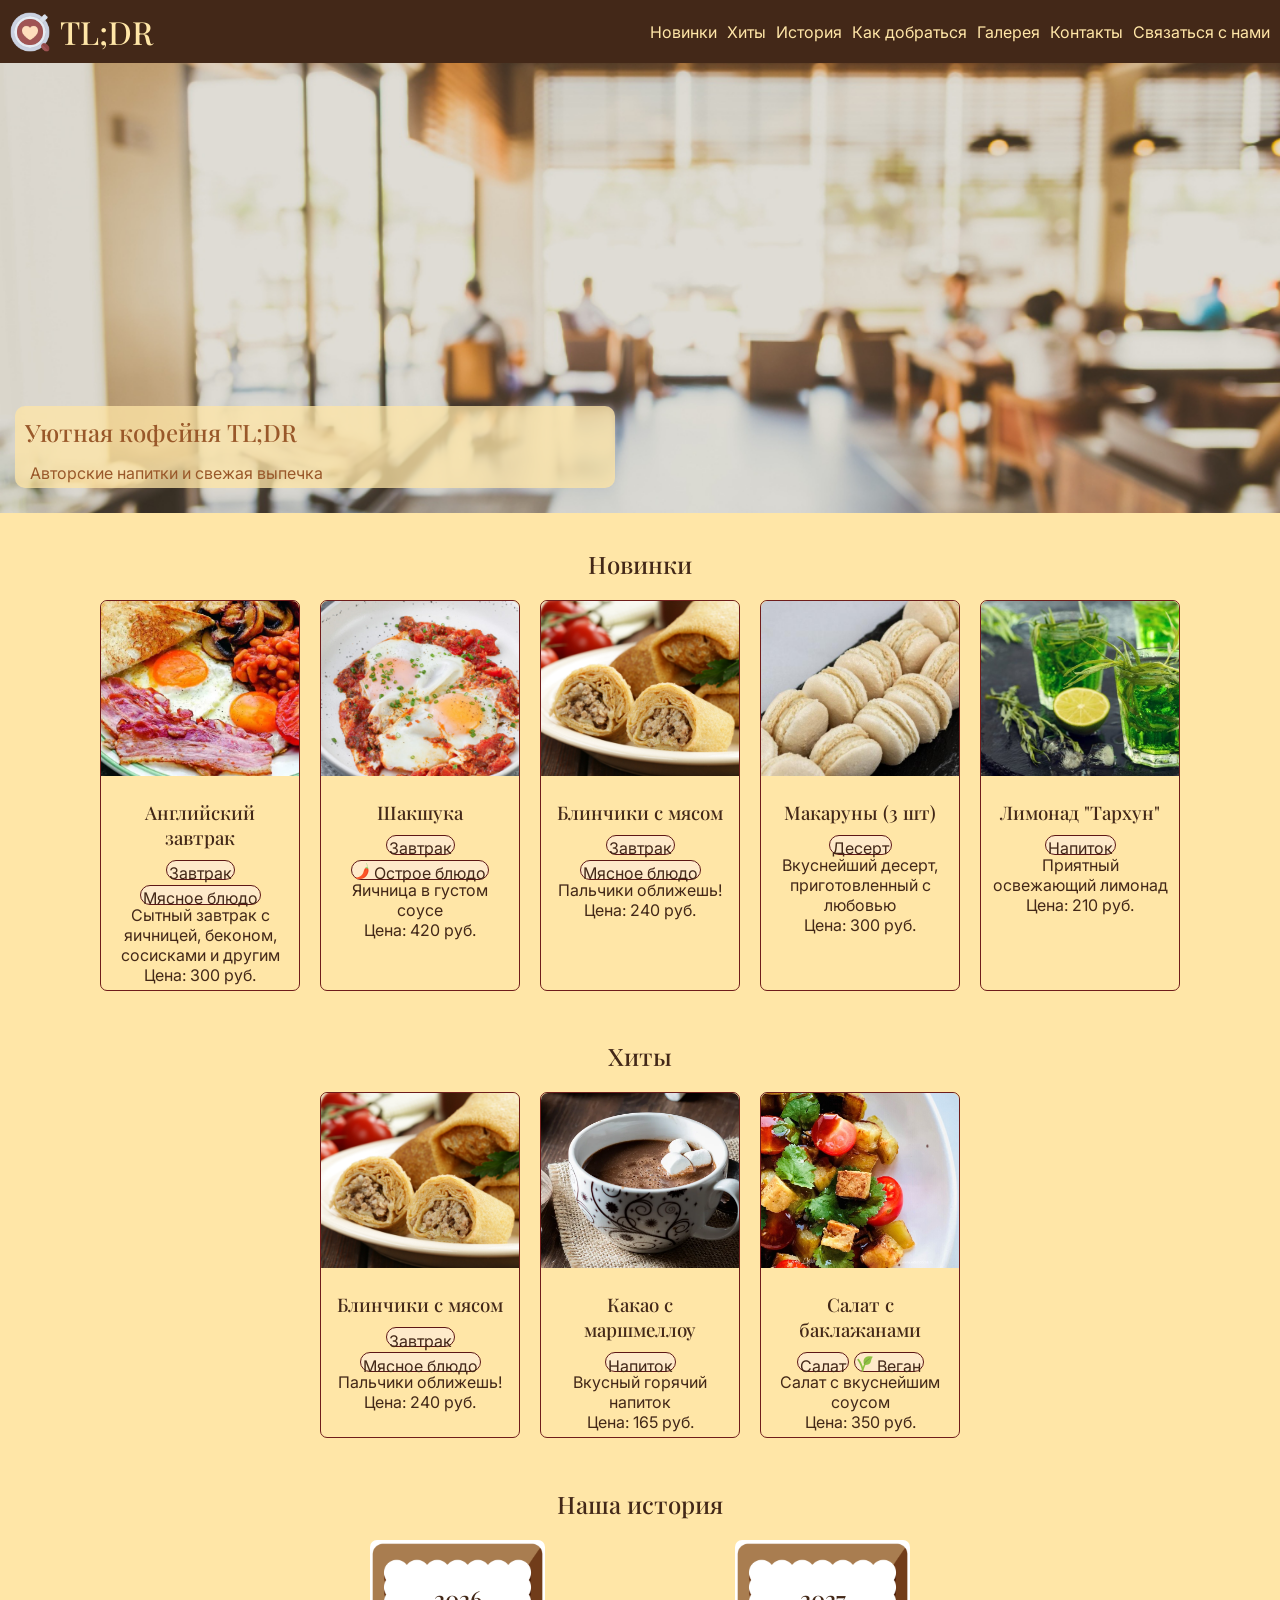
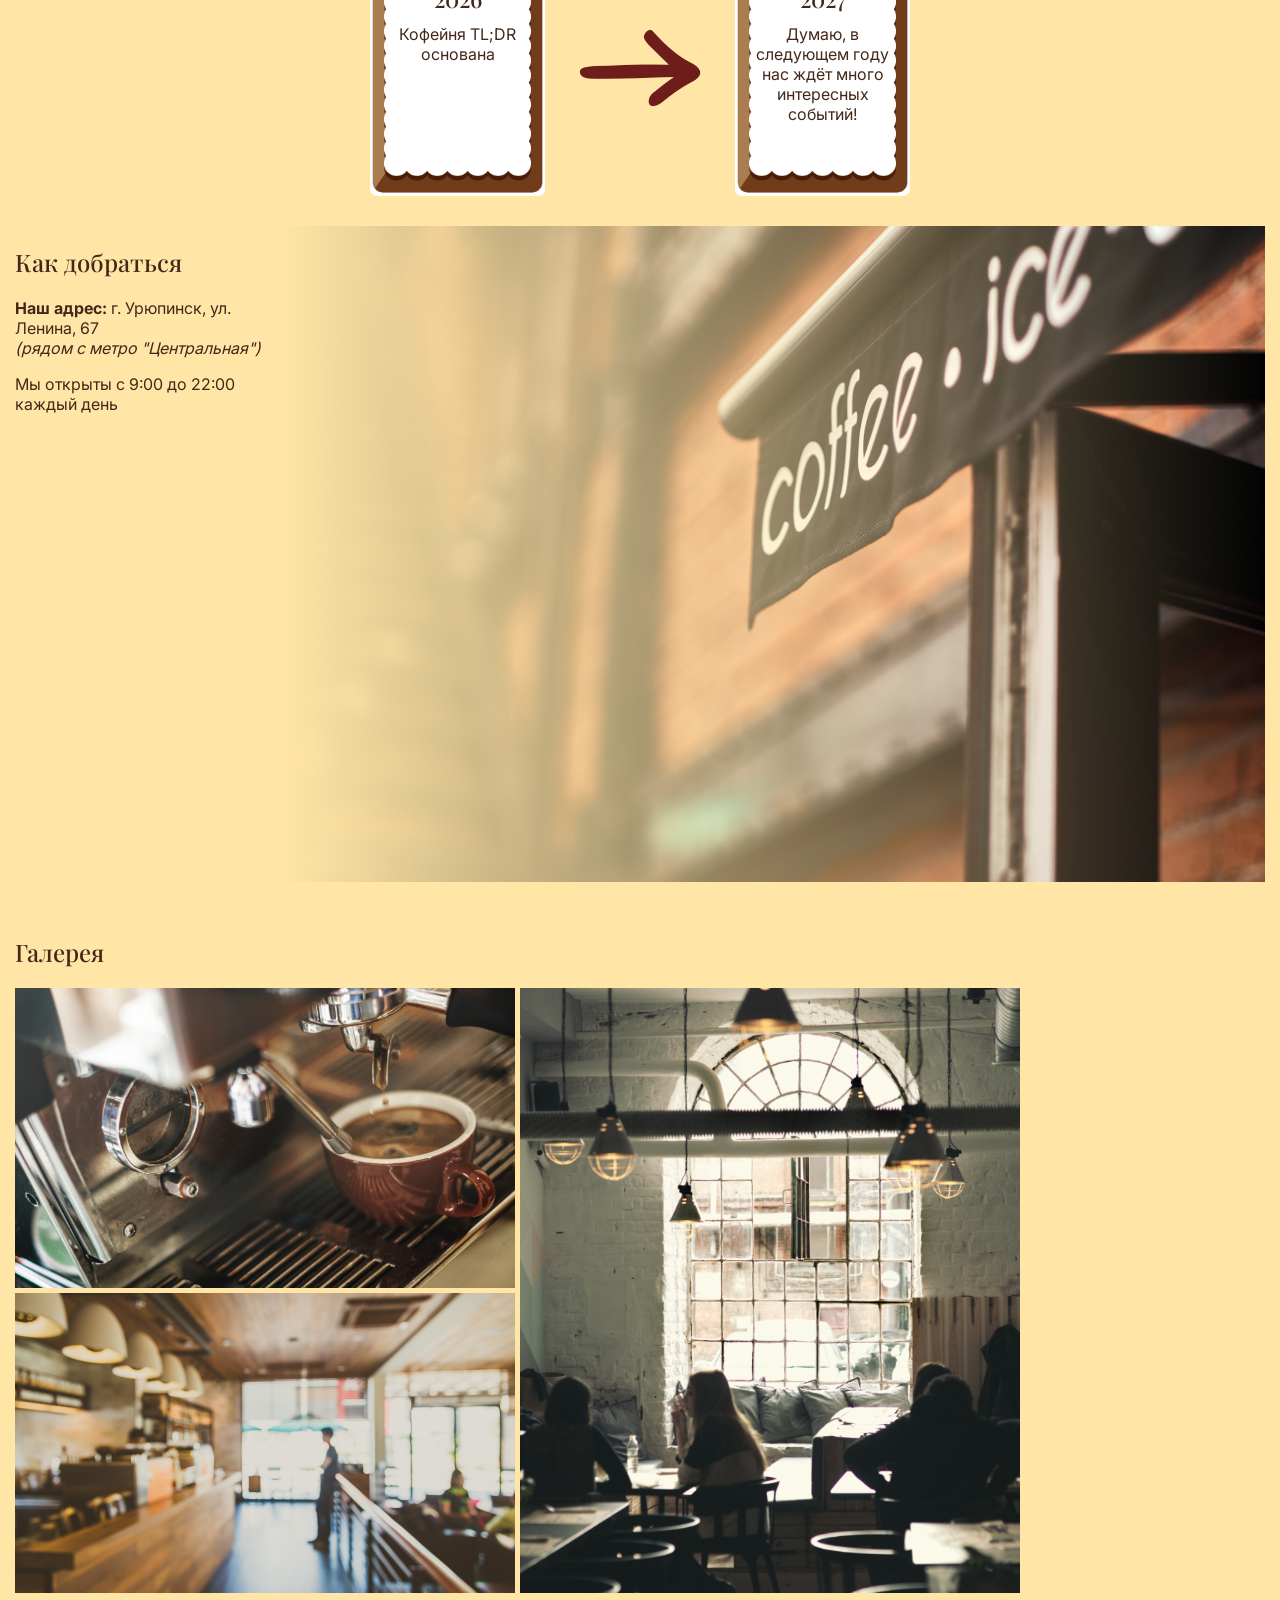
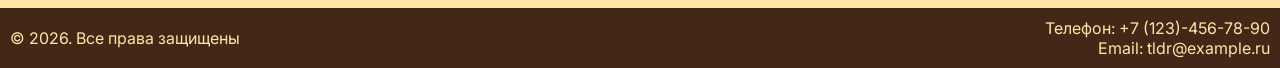
==== index.html @ 888164cd "Initial commit" ====
<!DOCTYPE html>
<html lang="ru">

<head>
    <meta charset="UTF-8">
    <meta name="viewport" content="width=device-width, initial-scale=1.0">
    <title>TL;DR - уютная кофейня</title>
    <link rel="stylesheet" href="./css/style.css">
    <link rel="stylesheet" href="./css/media.css">
    <link rel="shortcut icon" href="./assets/logo.png" type="image/x-icon">
</head>

<body>
    <a href="#main" class="skip-link link">Перейти к основному контенту</a>
    <header class="header">
        <div class="heading header__title"><img src="./assets/logo.png" alt="Логотип кофейни TL;DR: чашка с кофе"
                class="header__logo"><a href="#" class="link header__link"> TL;DR</a></div>
        <nav class="header__nav nav">
            <ul class="nav__list">
                <li class="nav__list-item"><a href="#new-arrivals" class="link nav__link">Новинки</a></li>
                <li class="nav__list-item"><a href="#hits" class="link nav__link">Хиты</a></li>
                <li class="nav__list-item"><a href="#story" class="link nav__link">История</a></li>
                <li class="nav__list-item"><a href="#address" class="link nav__link">Как добраться</a></li>
                <li class="nav__list-item"><a href="#gallery" class="link nav__link">Галерея</a></li>
                <li class="nav__list-item"><a href="#contacts" class="link nav__link">Контакты</a></li>
                <li class="nav__list-item"><a href="./contacts.html" class="link nav__link">Связаться с нами</a></li>
            </ul>
        </nav>
    </header>
    <button class="button mobile-menu-button" id="open-mobile-menu" aria-label="Открыть меню навигации"><span
            class="mobile-menu-button__stripe"></span></button>
    <main class="main" id="main">
        <section class="section section-hero">
            <h1 class="heading section-hero__title">Уютная кофейня TL;DR</h1>
            <p class="section-hero__paragraph">Авторские напитки и свежая выпечка</p>
        </section>
        <section class="section section-new-arrivals" id="new-arrivals">
            <h2 class="heading section-new-arrivals__title">
                Новинки
            </h2>
            <div class="cards-wrapper section-new-arrivals__cards">
                <article class="card section-new-arrivals__card">
                    <img src="./assets/english-breakfast.webp" alt="Английский завтрак" class="card__img">
                    <div class="card__content">
                        <h3 class="heading card__title">
                            Английский завтрак
                        </h3>
                        <div class="card__tags">
                            <div class="card__tag">Завтрак</div>
                            <div class="card__tag">Мясное блюдо</div>
                        </div>
                        <p class="card__description">
                            Сытный завтрак с яичницей, беконом, сосисками и другим
                        </p>
                        <div class="card__price">
                            Цена: 300 руб.
                        </div>
                    </div>
                </article>
                <article class="card section-new-arrivals__card">
                    <img src="./assets/shakshuka.jpg" alt="Шакшука" class="card__img">
                    <div class="card__content">
                        <h3 class="heading card__title">
                            Шакшука
                        </h3>
                        <div class="card__tags">
                            <div class="card__tag">Завтрак</div>
                            <div class="card__tag"><img src="./assets/spicy.png" alt=""
                                    class="card__tag-icon"> Острое блюдо</div>
                        </div>
                        <p class="card__description">
                            Яичница в густом соусе
                        </p>
                        <div class="card__price">
                            Цена: 420 руб.
                        </div>
                    </div>
                </article>
                <article class="card section-new-arrivals__card">
                    <img src="./assets/meat-pancakes.jpg" alt="Блинчики с мясом" class="card__img">
                    <div class="card__content">
                        <h3 class="heading card__title">
                            Блинчики с мясом
                        </h3>
                        <div class="card__tags">
                            <div class="card__tag">Завтрак</div>
                            <div class="card__tag">Мясное блюдо</div>
                        </div>
                        <p class="card__description">
                            Пальчики оближешь!
                        </p>
                        <div class="card__price">
                            Цена: 240 руб.
                        </div>
                    </div>
                </article>
                <article class="card section-new-arrivals__card">
                    <img src="./assets/macarons.jpg" alt="Макаруны" class="card__img">
                    <div class="card__content">
                        <h3 class="heading card__title">
                            Макаруны (3 шт)
                        </h3>
                        <div class="card__tags">
                            <div class="card__tag">Десерт</div>
                        </div>
                        <p class="card__description">
                            Вкуснейший десерт, приготовленный с любовью
                        </p>
                        <div class="card__price">
                            Цена: 300 руб.
                        </div>
                    </div>
                </article>
                <article class="card section-new-arrivals__card">
                    <img src="./assets/tarkhun.jpg" alt="Тархун" class="card__img">
                    <div class="card__content">
                        <h3 class="heading card__title">
                            Лимонад "Тархун"
                        </h3>
                        <div class="card__tags">
                            <div class="card__tag">Напиток</div>
                        </div>
                        <p class="card__description">
                            Приятный освежающий лимонад
                        </p>
                        <div class="card__price">
                            Цена: 210 руб.
                        </div>
                    </div>
                </article>
            </div>
        </section>
        <section class="section section-hits" id="hits">
            <h2 class="heading section-hits__heading">Хиты</h2>
            <div class="cards-wrapper section-hits__cards">
                <article class="card section-hits__card">
                    <img src="./assets/meat-pancakes.jpg" alt="Блинчики с мясом" class="card__img">
                    <div class="card__content">
                        <h3 class="heading card__title">
                            Блинчики с мясом
                        </h3>
                        <div class="card__tags">
                            <div class="card__tag">Завтрак</div>
                            <div class="card__tag">Мясное блюдо</div>
                        </div>
                        <p class="card__description">
                            Пальчики оближешь!
                        </p>
                        <div class="card__price">
                            Цена: 240 руб.
                        </div>
                    </div>
                </article>
                <article class="card section-hits__card">
                    <img src="./assets/cocoa.webp" alt="Какао с маршмеллоу" class="card__img">
                    <div class="card__content">
                        <h3 class="heading card__title">
                            Какао с маршмеллоу
                        </h3>
                        <div class="card__tags">
                            <div class="card__tag">Напиток</div>
                        </div>
                        <p class="card__description">
                            Вкусный горячий напиток
                        </p>
                        <div class="card__price">
                            Цена: 165 руб.
                        </div>
                    </div>
                </article>
                <article class="card section-hits__card">
                    <img src="./assets/eggplant-salad.jpg" alt="Салат с баклажанами" class="card__img">
                    <div class="card__content">
                        <h3 class="heading card__title">
                            Салат с баклажанами
                        </h3>
                        <div class="card__tags">
                            <div class="card__tag">Салат</div>
                            <div class="card__tag"><img src="./assets/vegan.png" alt=""
                                    class="card__tag-icon"> Веган</div>
                        </div>
                        <p class="card__description">
                            Салат с вкуснейшим соусом
                        </p>
                        <div class="card__price">
                            Цена: 350 руб.
                        </div>
                    </div>
                </article>
            </div>
        </section>
        <section class="section section-story" id="story">
            <h2 class="heading section-story__title">
                Наша история
            </h2>
            <div class="cards-wrapper section-story__cards">
                <div class="card section-story__card">
                    <h3 class="card__title heading">
                        2026
                    </h3>
                    <p class="paragraph card__description">
                        Кофейня TL;DR основана
                    </p>
                </div>
                <div class="section-story__arrow"></div>
                <div class="card section-story__card">
                    <h3 class="card__title heading">
                        2027
                    </h3>
                    <p class="paragraph card__description">
                        Думаю, в следующем году нас ждёт много интересных событий!
                    </p>
                </div>
            </div>
        </section>
        <section class="section section-address" id="address">
            <div class="section-address__info">
                <h2 class="heading section-address__title">Как добраться</h2>
                <p class="paragraph section-address__paragraph">
                    <strong>Наш адрес:</strong> г. Урюпинск, ул. Ленина, 67 <br>
                    <em>(рядом с метро "Центральная")</em>
                </p>
                <p class="paragraph section-address__paragraph">
                    Мы открыты с 9:00 до 22:00 каждый день
                </p>
            </div>
            <div class="section-address__image-wrapper">
                <div class="section-address__gradient"></div>
                <img src="./assets/outside.jpg" alt="Наша кофейня снаружи" class="section-address__image">
            </div>
        </section>
        <section class="section section-gallery" id="gallery">
            <h2 class="heading section-gallery__title">Галерея</h2>
            <div class="gallery">
                <img src="./assets/gallery-1.jpg" alt="Кофемашина" class="gallery__img">
                <img src="./assets/gallery-2.jpg" alt="Интерьер нашей кофейни" class="gallery__img">
                <img src="./assets/gallery-3.jpg" alt="Интерьер нашей кофейни" class="gallery__img">
            </div>
        </section>
    </main>
    <div class="mobile-menu" id="mobile-menu" tabindex="-1">
        <nav class="nav mobile-menu__nav">
            <ul class="nav__list">
                <li class="nav__list-item"><a href="#new-arrivals" class="link nav__link">Новинки</a></li>
                <li class="nav__list-item"><a href="#hits" class="link nav__link">Хиты</a></li>
                <li class="nav__list-item"><a href="#story" class="link nav__link">История</a></li>
                <li class="nav__list-item"><a href="#address" class="link nav__link">Как добраться</a></li>
                <li class="nav__list-item"><a href="#gallery" class="link nav__link">Галерея</a></li>
                <li class="nav__list-item"><a href="#contacts" class="link nav__link">Контакты</a></li>
                <li class="nav__list-item"><a href="./contacts.html" class="link nav__link">Связаться с нами</a></li>
            </ul>
        </nav>
        <button class="mobile-menu__close-button" id="close-mobile-menu">
            Закрыть
        </button>
    </div>
    <div class="backdrop">

    </div>
    <footer class="footer" id="contacts">
        <p class="footer__copyright">&copy; 2026. Все права защищены</p>
        <ul class="footer__contacts-list">
            <li class="footer__contacts-item">Телефон: <a href="" class="link footer__link">+7 (123)-456-78-90</a></li>
            <li class="footer__contacts-item">Email: <a href="" class="link footer__link">tldr@example.ru</a></li>
        </ul>
    </footer>
    <script src="./js/index.js"></script>
</body>

</html>
---- css/style.css ----
@font-face {
    font-family: "Inter";
    src: url("../assets/Inter/Inter-VariableFont_opsz\,wght.ttf");
}

@font-face {
    font-family: "Playfair Display";
    src: url("../assets/Playfair_Display/PlayfairDisplay-VariableFont_wght.ttf");
}

html {
    scroll-behavior: smooth;
}

body {
    margin: 0;
    min-height: 100vh;
    display: flex;
    flex-direction: column;
    --header-padding: 10px;
    --footer-padding: 10px;
    --section-padding: 15px;
    --header-bg-color: #432818;
    --footer-bg-color: #432818;
    --main-bg-color: #ffe6a7;
    --main-text-color: #432818;
    --header-text-color: #ffe6a7;
    --header-hover-text-color: #fadf9a;
    --hero-text-color: #99582a;
    --hero-bg-color: #ffe6a7c0;
    --footer-text-color: #ffe6a7;
    --button-border-color: #6f1d1b;
    --menu-button-bg-color: #ffe6a7;
    --menu-button-hover-color: #dcaf68;
    --button-bg-color: #6f1d1b;
    --button-hover-color: #5b1918;
    --button-text-color: #fbeecc;
    --card-border-color: #6f1d1b;
    --card-border-radius: 7px;
    --stripe-color: #432818;
    --tag-bg-color: #feeaca;
    --tag-border-color: #5d1716;
    --mobile-menu-bg: #feeaca;
    --backdrop-color: #5d1716;
    --table-border-color: #5d1716;
    --table-odd-bg-color: #dcaf68;
    --scrollbar-bg-color: #dcaf68;
    --scrollbar-thumb-color: #99582a;
    --contacts-form-bg: #dcaf68;
    --form-description-text-color: #5d1716;
    --input-border-color: #432818;
    --input-bg-color: #f7eddd;
    --skip-link-bg-color: #fbeecc;
    font-family: "Inter", system-ui, -apple-system, BlinkMacSystemFont, 'Segoe UI', Roboto, Oxygen, Ubuntu, Cantarell, 'Open Sans', 'Helvetica Neue', sans-serif;
    background-color: var(--main-bg-color);
    color: var(--main-text-color);
}

* {
    box-sizing: border-box;
}

.link {
    text-decoration: none;
    color: inherit;
}

.skip-link {
    background-color: var(--skip-link-bg-color);
    position: absolute;
    top: 0;
    left: 0;
    width: 1px;
    height: 1px;
    margin: -1px;
    padding: 0;
    overflow: hidden;
    border: 0;
    clip: rect(0 0 0 0);
}

.skip-link:focus {
    height: fit-content;
    width: fit-content;
    margin: 0;
    padding: 3px;
    clip: unset;
}

.heading {
    font-weight: 500;
    font-family: "Playfair Display", 'Times New Roman', Times, serif;
}

.header {
    display: flex;
    align-items: center;
    justify-content: space-between;
    padding: var(--header-padding);
    background-color: var(--header-bg-color);
    color: var(--header-text-color);
}

.header__title {
    display: flex;
    align-items: center;
    gap: 10px;
    font-size: 2rem;
}

.header__logo {
    width: 40px;
    height: 40px;
}

.header__nav {
    display: none;
}

.header__nav .nav__list {
    display: flex;
    gap: 10px;
    justify-content: end;
    margin: 0;
    padding: 0;
}

.header__nav .nav__link {
    transition: all .75s;
}

.header__nav .nav__link:hover {
    color: var(--header-hover-text-color);
}

.nav__list-item {
    padding: 0;
    margin: 0;
    list-style-type: none;
}

.mobile-menu-button {
    position: fixed;
    z-index: 2;
    top: 5px;
    right: 5px;
    width: 30px;
    height: 30px;
    border-radius: 7px;
    padding: 2px;
    border: 1px solid var(--button-border-color);
    background: var(--menu-button-bg-color);
    transition: all .5s;
    cursor: pointer;
}

.mobile-menu-button:hover {
    background: var(--menu-button-hover-color);
}

.mobile-menu-button__stripe {
    position: absolute;
    top: 50%;
    left: 50%;
    display: block;
    width: 90%;
    height: 2px;
    background-color: var(--stripe-color);
    transform: translate(-50%, -50%);
}

.mobile-menu-button__stripe::before,
.mobile-menu-button__stripe::after {
    content: "";
    position: absolute;
    left: 0;
    display: block;
    width: 100%;
    height: 2px;
    background-color: var(--stripe-color);
}

.mobile-menu-button__stripe::before {
    bottom: 6px;
}

.mobile-menu-button__stripe::after {
    top: 6px;
}

.main {
    flex-grow: 1;
}

.section {
    padding: var(--section-padding);
}

.section-hero {
    display: flex;
    flex-direction: column;
    justify-content: end;
    min-height: 50vh;
    padding-bottom: 25px;
    background-image: url("../assets/hero-img.jpg");
    background-size: cover;
    background-position: center;
    color: var(--hero-text-color);
}

.section-hero__title {
    margin: 0;
    padding: 10px;
    max-width: 600px;
    background-color: var(--hero-bg-color);
    border-top-left-radius: 10px;
    border-top-right-radius: 10px;
}

.section-hero__paragraph {
    margin: 0;
    padding: 5px 15px;
    max-width: 600px;
    background-color: var(--hero-bg-color);
    border-bottom-left-radius: 10px;
    border-bottom-right-radius: 10px;
}

.section-new-arrivals,
.section-hits {
    text-align: center;
}

.cards-wrapper {
    display: flex;
    flex-wrap: wrap;
    gap: 20px;
    justify-content: center;
}

.card {
    display: flex;
    flex-direction: column;
    width: 200px;
    max-width: 100%;
    border: 1px solid var(--card-border-color);
    border-radius: var(--card-border-radius);
}

.card__img {
    height: 175px;
    object-fit: cover;
    border-top-left-radius: var(--card-border-radius);
    border-top-right-radius: var(--card-border-radius);
}

.card__content {
    padding: 5px 10px;
}

.card__title {
    margin-bottom: 10px;
}

.card__description {
    margin: 0;
}

.card__tags {
    display: flex;
    flex-wrap: wrap;
    justify-content: center;
    gap: 5px;
}

.card__tag {
    padding: 2.5px 2px;
    height: 1.25rem;
    min-height: fit-content;
    border: 1px solid var(--tag-border-color);
    border-radius: 0.625rem;
    background-color: var(--tag-bg-color);
}

.card__tag-icon {
    height: 1rem;
    width: auto;
    vertical-align: baseline;
}

.section-story {
    text-align: center;
}

.section-story__cards {
    flex-direction: column;
    align-items: center;
}

.section-story__card {
    padding: 20px;
    border: none;
    background-image: url("../assets/cookie-bg.jpg");
    background-size: cover;
    width: 175px;
    min-height: fit-content;
    aspect-ratio: 4016 / 5882;
}

.section-story__arrow {
    height: 150px;
    width: 150px;
    background-image: url("../assets/arrow-sm.png");
    background-size: contain;
}

.section-story__card .card__title {
    font-size: 1.45rem;
}

.section-address {
    display: flex;
    flex-direction: column;
}

.section-address__image-wrapper {
    position: relative;
    flex-basis: 100%;
}

.section-address__image {
    width: 100%;
    height: auto;
}

.gallery {
    display: flex;
    flex-wrap: wrap;
    align-items: center;
    gap: 15px;
}

.gallery__img {
    max-width: min(100%);
    height: auto;
}

.footer {
    display: flex;
    flex-direction: column;
    flex-wrap: wrap;
    justify-content: space-between;
    gap: 7px;
    align-items: center;
    padding: var(--footer-padding);
    background-color: var(--footer-bg-color);
    color: var(--footer-text-color);
}

.footer__copyright {
    margin: 0;
    text-align: center;
}

.footer__contacts-list {
    margin: 0;
    padding: 0;
    text-align: center;
}

.footer__contacts-item {
    list-style-type: none;
    padding: 0;
}

.mobile-menu {
    position: fixed;
    top: 0;
    right: 0;
    z-index: 10;
    height: 100vh;
    max-width: 0;
    overflow: hidden;
    padding-block: 0;
    padding-inline: 0;
    opacity: 0;
    text-align: right;
    background-color: var(--mobile-menu-bg);
    transition: max-width 1s, padding-inline 1s, opacity .8s, padding-block 1s step-end;
}

.mobile-menu__nav {
    min-width: max-content;
}

.backdrop {
    width: 0;
    height: 0;
    z-index: 5;
    position: fixed;
    top: 0;
    left: 0;
    opacity: 0;
    background-color: var(--backdrop-color);
    transition: opacity 1.2s;
}

.mobile-menu_open+.backdrop {
    width: 100vw;
    height: 100vh;
    opacity: 0.7;
}

.mobile-menu_open {
    max-width: 100vw;
    opacity: 1;
    padding-block: 10px;
    padding-inline: 10px;
    transition: max-width 1s, padding-inline 1s, opacity .8s, padding-block 1s step-start;
}

.mobile-menu__close-button {
    border: 1px solid var(--button-border-color);
    border-radius: 5px;
    background-color: var(--button-bg-color);
    font-family: inherit;
    color: var(--button-text-color);
    transition: all .75s;
    cursor: pointer;
}

.mobile-menu__close-button:hover {
    background: var(--button-hover-color);
}

.table-wrapper {
    padding-right: 1px;
    max-width: 100%;
    overflow: auto;
}

.contacts-table {
    width: max-content;
    border: 1px solid var(--table-border-color);
    border-spacing: 0;
    border-radius: 7px;
}

.table-wrapper::-webkit-scrollbar {
    height: 10px;
    border-radius: 2px;
    background-color: var(--scrollbar-bg-color);
}

.table-wrapper::-webkit-scrollbar-thumb {
    border-radius: 2px;
    background-color: var(--scrollbar-thumb-color);
}

.contacts-table__heading {
    text-align: left;
    padding: 5px 7px;
}

.contacts-table__cell {
    padding: 5px 7px;
}

.contacts-table__row:nth-of-type(2n + 1) {
    background-color: var(--table-odd-bg-color);
}

.contacts-form {
    display: flex;
    flex-direction: column;
    align-items: start;
    gap: 7px;
    max-width: 450px;
    margin-top: 10px;
    padding: 10px;
    border-radius: 5px;
    background-color: var(--contacts-form-bg);
}

.contacts-form__description {
    margin-block: 0;
    color: var(--form-description-text-color);
}

.contacts-form__input-group {
    display: flex;
    flex-direction: column;
    gap: 3px;
    width: 100%;
}

.contacts-form__input,
.contacts-form__textarea {
    width: 100%;
    border: 0.5px solid var(--input-border-color);
    border-radius: 3px;
    background-color: var(--input-bg-color);
    font-family: inherit;
}

.contacts-form__input:focus-visible,
.contacts-form__textarea:focus-visible {
    outline: 2px solid var(--input-border-color);
}

.contacts-form__textarea {
    height: 200px;
    resize: none;
}

.contacts-form__submit {
    border: 1px solid var(--button-border-color);
    border-radius: 3px;
    font-family: inherit;
    background-color: var(--button-bg-color);
    color: var(--button-text-color);
    cursor: pointer;
}

.contacts-form__submit:hover {
    background-color: var(--button-hover-color);
}
---- css/media.css ----
@media (min-width: 576px) {
    .footer {
        flex-direction: row;
    }

    .footer__contacts-list {
        text-align: right;
    }

    .footer__copyright {
        text-align: left;
    }
}

@media (min-width: 768px) {
    .gallery__img:last-child {
        grid-column: 2;
        grid-row: 1 / 3;
    }
}

@media (min-width: 996px) {
    body {
        --gradient-start-color: #ffe6a7;
    }

    .header__nav {
        display: block;
    }

    .mobile-menu-button {
        display: none;
    }

    .section-story__cards {
        flex-direction: row;
    }

    .section-story__arrow {
        background-image: url("../assets/arrow.png");
    }

    .section-address {
        flex-direction: row;
        gap: 10px;
    }

    .section-address__gradient {
        position: absolute;
        top: 0;
        left: 0;
        width: 100%;
        height: 100%;
        background: linear-gradient(90deg, var(--gradient-start-color), transparent);
    }
}

@media (min-width: 1200px) {
    .gallery {
        display: grid;
        grid-template-columns: repeat(2, 500px);
        grid-template-rows: repeat(2, 300px);
        align-items: start;
        gap: 5px;
    }

    .gallery__img {
        width: 100%;
        height: 100%;
        object-fit: cover;
    }

    .section-contacts {
        display: grid;
        grid-template-columns: 1fr 350px;
        column-gap: 40px;
    }

    .section-contacts__heading {
        grid-column: span 2;
    }

    .contacts-form {
        margin-top: 0;
    }
}
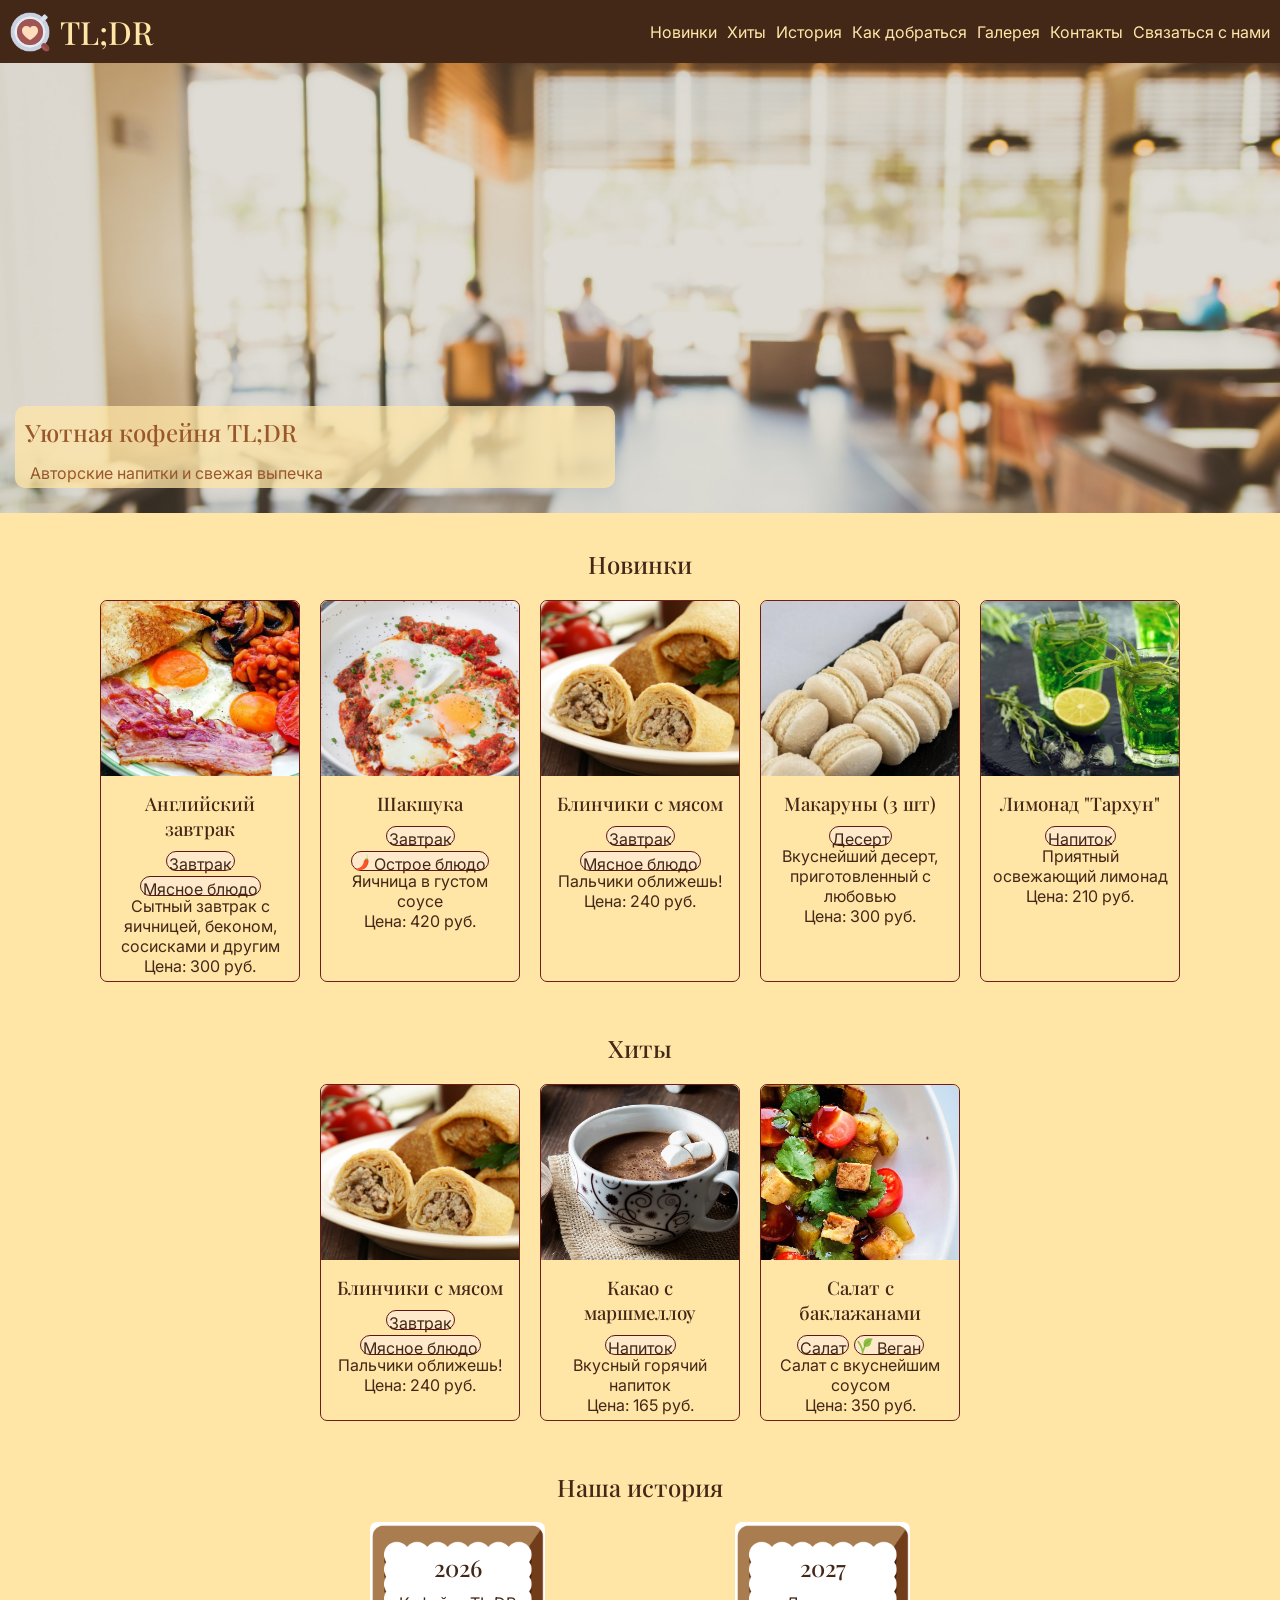
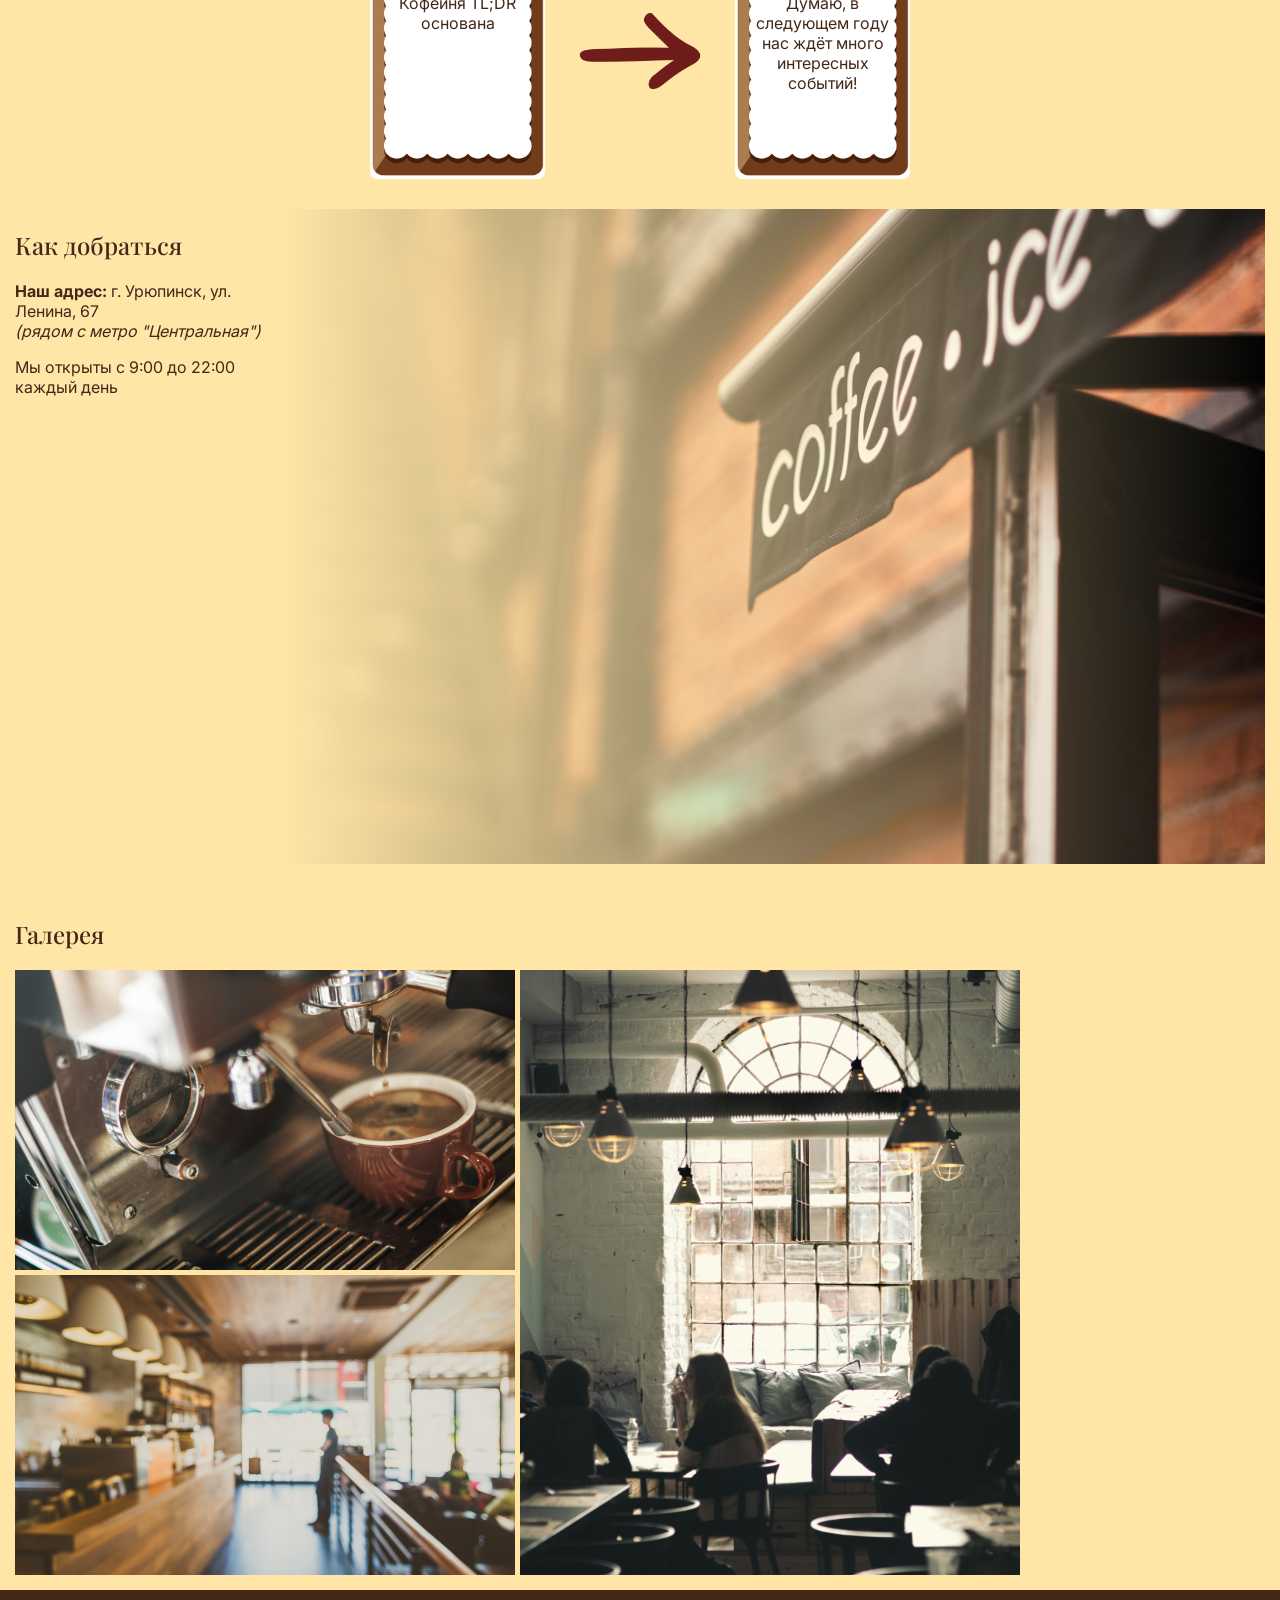
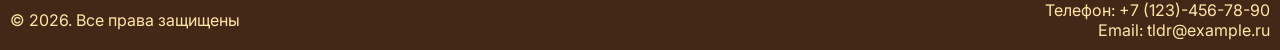
==== commit 33f11f07: "feat: Change card title style and link to homepage" ====
--- a/index.html
+++ b/index.html
@@ -14,7 +14,7 @@
     <a href="#main" class="skip-link link">Перейти к основному контенту</a>
     <header class="header">
         <div class="heading header__title"><img src="./assets/logo.png" alt="Логотип кофейни TL;DR: чашка с кофе"
-                class="header__logo"><a href="#" class="link header__link"> TL;DR</a></div>
+                class="header__logo"><a href="/" class="link header__link"> TL;DR</a></div>
         <nav class="header__nav nav">
             <ul class="nav__list">
                 <li class="nav__list-item"><a href="#new-arrivals" class="link nav__link">Новинки</a></li>
--- a/css/style.css
+++ b/css/style.css
@@ -259,7 +259,7 @@
 }
 
 .card__title {
-    margin-bottom: 10px;
+    margin-block: 10px;
 }
 
 .card__description {
